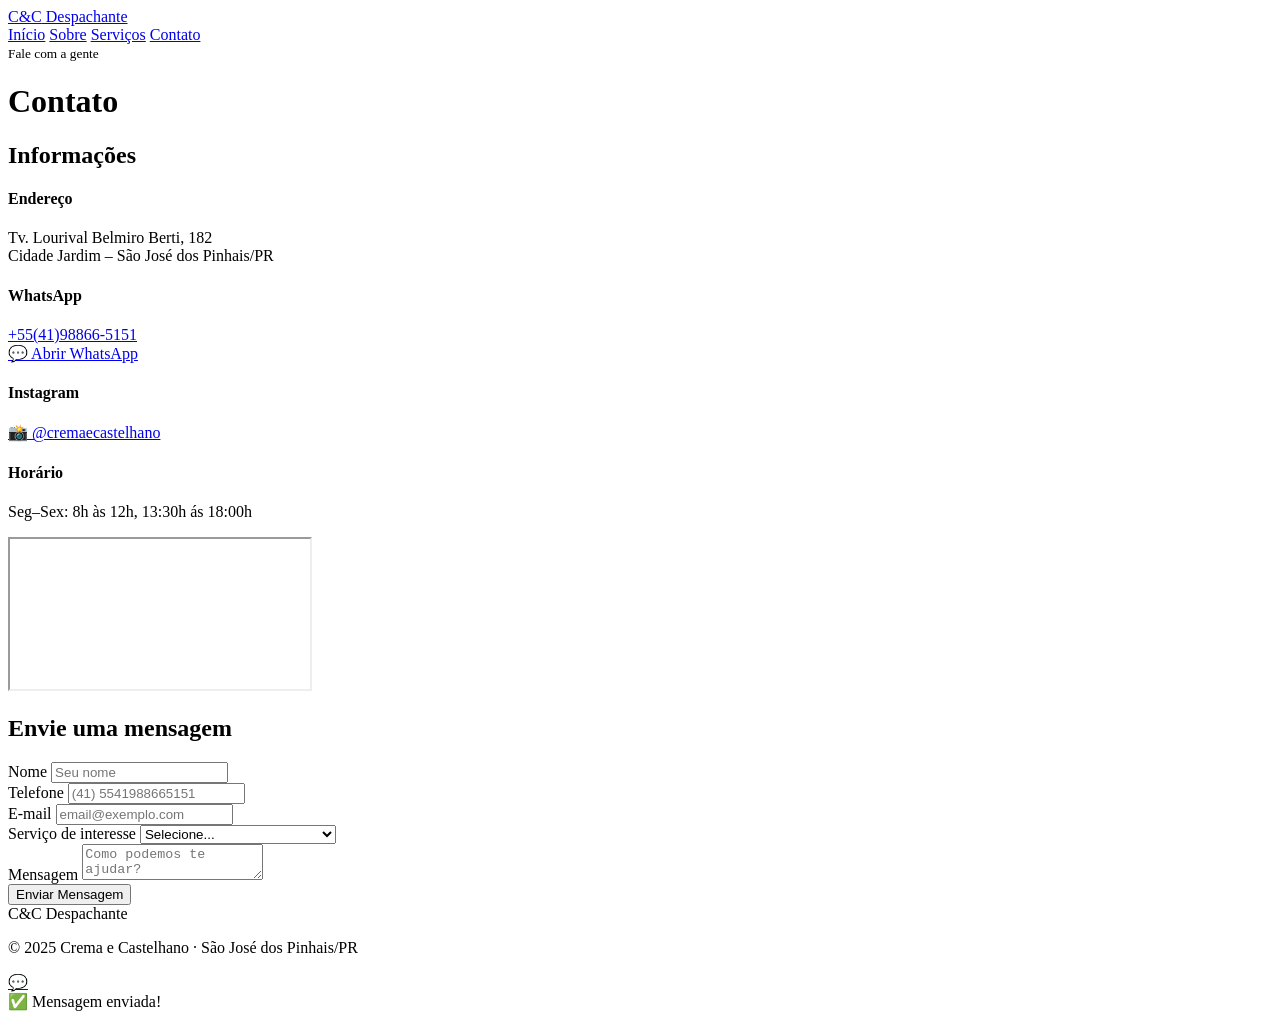
==== contato.html @ 27e80d3c "Primeiro commit" ====
<!DOCTYPE html>
<html lang="pt-BR">

<head>
    <meta charset="UTF-8" />
    <meta name="viewport" content="width=device-width, initial-scale=1.0" />
    <title>Contato – Crema e Castelhano Despachante</title>
    <link rel="stylesheet" href="style.css" />
</head>

<body>

    <nav>
        <a class="nav-logo" href="index.html"><span>C&C</span> Despachante</a>
        <div class="nav-links">
            <a href="index.html">Início</a>
            <a href="sobre.html">Sobre</a>
            <a href="servicos.html">Serviços</a>
            <a href="contato.html" class="active">Contato</a>
        </div>
    </nav>

    <div class="cabecalho">
        <small>Fale com a gente</small>
        <h1>Contato</h1>
    </div>

    <section class="secao">
        <div class="contato-grid">

            <div>
                <h2>Informações</h2>
                <div class="info-lista">
                    <div class="info-item">
                        <div>
                            <h4>Endereço</h4>
                            <p>Tv. Lourival Belmiro Berti, 182<br>Cidade Jardim – São José dos Pinhais/PR</p>
                        </div>
                    </div>
                    <div class="info-item">
                        <div>
                            <h4>WhatsApp</h4>
                            <a href="https://wa.me/5541988665151" target="_blank">+55(41)98866-5151</a><br>
                            <a href="https://wa.me/5541988665151" target="_blank" class="social-link">💬 Abrir
                                WhatsApp</a>
                        </div>
                    </div>
                    <div class="info-item">
                        <div>
                            <h4>Instagram</h4>
                            <a href="#" target="_blank" class="social-link">📸 @cremaecastelhano</a>
                        </div>
                    </div>
                    <div class="info-item">
                        <div>
                            <h4>Horário</h4>
                            <p>Seg–Sex: 8h às 12h, 13:30h ás 18:00h</p>
                        </div>
                    </div>
                </div>

                <div class="mapa-wrap">
                    <iframe
                        src="https://www.google.com/maps/embed?pb=!1m18!1m12!1m3!1d3602.4!2d-49.2059!3d-25.5374!2m3!1f0!2f0!3f0!3m2!1i1024!2i768!4f13.1!3m3!1m2!1s0x0%3A0x0!2sCidade+Jardim%2C+S%C3%A3o+Jos%C3%A9+dos+Pinhais%2C+PR!5e0!3m2!1spt-BR!2sbr!4v1234567890"
                        allowfullscreen="" loading="lazy">
                    </iframe>
                </div>
            </div>

            <div class="formulario">
                <h2>Envie uma mensagem</h2>
                <div class="campo-duplo">
                    <div class="campo">
                        <label>Nome</label>
                        <input type="text" id="f-nome" placeholder="Seu nome" />
                    </div>
                    <div class="campo">
                        <label>Telefone</label>
                        <input type="tel" id="f-tel" placeholder="(41) 5541988665151" />
                    </div>
                </div>
                <div class="campo">
                    <label>E-mail</label>
                    <input type="email" id="f-email" placeholder="email@exemplo.com" />
                </div>
                <div class="campo">
                    <label>Serviço de interesse</label>
                    <select id="f-servico">
                        <option value="">Selecione...</option>
                        <option>Transferência de Veículos</option>
                        <option>Licenciamento</option>
                        <option>Segunda Via de Documentos</option>
                        <option>Regularização Documental</option>
                        <option>Emplacamento</option>
                        <option>Consultoria Documental</option>
                        <option>Outro</option>
                    </select>
                </div>
                <div class="campo">
                    <label>Mensagem</label>
                    <textarea id="f-msg" placeholder="Como podemos te ajudar?"></textarea>
                </div>
                <button class="btn btn-vermelho btn-bloco" onclick="enviarForm()">Enviar Mensagem</button>
            </div>

        </div>
    </section>

    <footer>
        <div class="footer-logo"><span>C&C</span> Despachante</div>
        <p>© 2025 Crema e Castelhano · São José dos Pinhais/PR</p>
    </footer>

    <a class="wa-float" href="https://wa.me/5541988665151" target="_blank" title="WhatsApp">💬</a>
    <div class="toast" id="toast">✅ Mensagem enviada!</div>

    <script src="contato.js"></script>
</body>

</html>
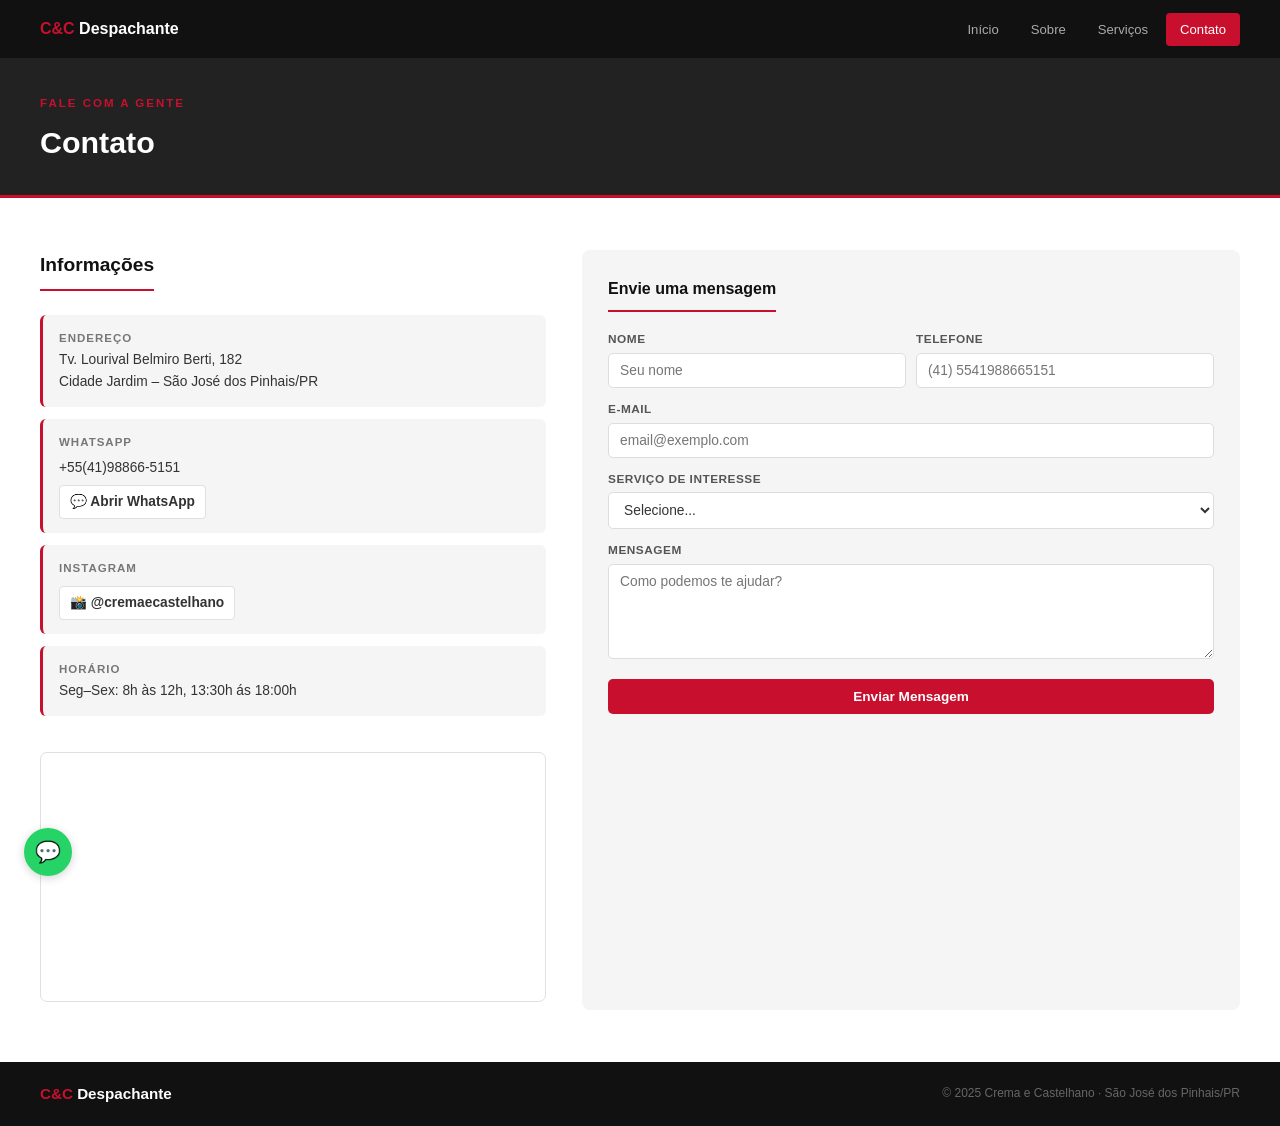
==== commit b3bd6a4f: "Corrigindo css" ====
--- a/contato.html
+++ b/contato.html
@@ -5,7 +5,7 @@
     <meta charset="UTF-8" />
     <meta name="viewport" content="width=device-width, initial-scale=1.0" />
     <title>Contato – Crema e Castelhano Despachante</title>
-    <link rel="stylesheet" href="style.css" />
+    <link rel="stylesheet" href="css/style.css" />
 </head>
 
 <body>
--- a/css/style.css
+++ b/css/style.css
@@ -0,0 +1,533 @@
+@import url('https://fonts.googleapis.com/css2?family=Poppins:wght@300;400;500;600;700&display=swap');
+
+*,
+*::before,
+*::after {
+    box-sizing: border-box;
+    margin: 0;
+    padding: 0;
+}
+
+:root {
+    --vermelho: #C8102E;
+    --preto: #111111;
+    --cinza-escuro: #222222;
+    --cinza: #555555;
+    --cinza-claro: #f5f5f5;
+    --branco: #ffffff;
+    --texto: #333333;
+    --texto-leve: #777777;
+    --borda: #e0e0e0;
+}
+
+body {
+    font-family: 'Poppins', sans-serif;
+    background: var(--branco);
+    color: var(--texto);
+    line-height: 1.6;
+}
+
+nav {
+    position: fixed;
+    top: 0;
+    left: 0;
+    right: 0;
+    z-index: 100;
+    background: var(--preto);
+    height: 58px;
+    display: flex;
+    align-items: center;
+    justify-content: space-between;
+    padding: 0 40px;
+}
+
+.nav-logo {
+    font-size: 1rem;
+    font-weight: 700;
+    color: var(--branco);
+    text-decoration: none;
+}
+
+.nav-logo span {
+    color: var(--vermelho);
+}
+
+.nav-links {
+    display: flex;
+    gap: 4px;
+}
+
+.nav-links a {
+    font-size: 0.82rem;
+    font-weight: 500;
+    text-decoration: none;
+    color: #aaa;
+    padding: 6px 14px;
+    border-radius: 4px;
+    transition: color .2s, background .2s;
+}
+
+.nav-links a:hover,
+.nav-links a.active {
+    color: var(--branco);
+    background: var(--vermelho);
+}
+
+.btn {
+    display: inline-block;
+    font-family: 'Poppins', sans-serif;
+    font-size: 0.85rem;
+    font-weight: 600;
+    text-decoration: none;
+    padding: 10px 22px;
+    border-radius: 5px;
+    border: none;
+    cursor: pointer;
+    transition: opacity .2s, transform .2s;
+}
+
+.btn:hover {
+    opacity: 0.85;
+    transform: translateY(-1px);
+}
+
+.btn-vermelho {
+    background: var(--vermelho);
+    color: var(--branco);
+}
+
+.btn-borda {
+    background: transparent;
+    color: var(--vermelho);
+    border: 2px solid var(--vermelho);
+}
+
+.btn-branco {
+    background: var(--branco);
+    color: var(--vermelho);
+}
+
+.hero {
+    margin-top: 58px;
+    background: var(--preto);
+    padding: 72px 40px;
+    text-align: center;
+}
+
+.hero h1 {
+    font-size: 2.4rem;
+    font-weight: 700;
+    color: var(--branco);
+    line-height: 1.2;
+    margin-bottom: 14px;
+}
+
+.hero h1 span {
+    color: var(--vermelho);
+}
+
+.hero p {
+    font-size: 0.95rem;
+    color: #bbb;
+    max-width: 480px;
+    margin: 0 auto 28px;
+    font-weight: 300;
+}
+
+.hero-btns {
+    display: flex;
+    gap: 10px;
+    justify-content: center;
+    flex-wrap: wrap;
+}
+
+.cabecalho {
+    margin-top: 58px;
+    background: var(--cinza-escuro);
+    padding: 36px 40px 28px;
+    border-bottom: 3px solid var(--vermelho);
+}
+
+.cabecalho small {
+    display: block;
+    font-size: 0.72rem;
+    font-weight: 600;
+    letter-spacing: 2px;
+    text-transform: uppercase;
+    color: var(--vermelho);
+    margin-bottom: 6px;
+}
+
+.cabecalho h1 {
+    font-size: 1.9rem;
+    font-weight: 700;
+    color: var(--branco);
+}
+
+.secao {
+    padding: 52px 40px;
+}
+
+.secao-cinza {
+    background: var(--cinza-claro);
+}
+
+.secao h2 {
+    font-size: 1.2rem;
+    font-weight: 700;
+    color: var(--preto);
+    margin-bottom: 24px;
+    padding-bottom: 8px;
+    border-bottom: 2px solid var(--vermelho);
+    display: inline-block;
+}
+
+.grid-3 {
+    display: grid;
+    grid-template-columns: repeat(3, 1fr);
+    gap: 16px;
+}
+
+.grid-2 {
+    display: grid;
+    grid-template-columns: repeat(2, 1fr);
+    gap: 16px;
+}
+
+.card {
+    background: var(--branco);
+    border: 1px solid var(--borda);
+    border-radius: 8px;
+    padding: 22px 18px;
+    transition: border-color .2s, box-shadow .2s;
+}
+
+.card:hover {
+    border-color: var(--vermelho);
+    box-shadow: 0 3px 12px rgba(0, 0, 0, 0.07);
+}
+
+.card .icone {
+    font-size: 1.6rem;
+    margin-bottom: 10px;
+}
+
+.card h3 {
+    font-size: 0.92rem;
+    font-weight: 600;
+    margin-bottom: 5px;
+    color: var(--preto);
+}
+
+.card p {
+    font-size: 0.82rem;
+    color: var(--texto-leve);
+}
+
+.faixa-cta {
+    background: var(--vermelho);
+    padding: 36px 40px;
+    display: flex;
+    align-items: center;
+    justify-content: space-between;
+    gap: 20px;
+    flex-wrap: wrap;
+}
+
+.faixa-cta h2 {
+    font-size: 1.15rem;
+    font-weight: 700;
+    color: var(--branco);
+    margin-bottom: 3px;
+}
+
+.faixa-cta p {
+    font-size: 0.85rem;
+    color: rgba(255, 255, 255, 0.8);
+}
+
+.sobre-grid {
+    display: grid;
+    grid-template-columns: 1fr 1fr;
+    gap: 40px;
+    align-items: start;
+}
+
+.sobre-texto p {
+    font-size: 0.9rem;
+    color: var(--cinza);
+    margin-bottom: 12px;
+    line-height: 1.75;
+}
+
+.pilares {
+    display: flex;
+    flex-direction: column;
+    gap: 10px;
+}
+
+.pilar {
+    border-left: 3px solid var(--vermelho);
+    padding: 12px 16px;
+    background: var(--cinza-claro);
+    border-radius: 0 5px 5px 0;
+}
+
+.pilar h3 {
+    font-size: 0.82rem;
+    font-weight: 700;
+    color: var(--preto);
+    margin-bottom: 3px;
+    text-transform: uppercase;
+    letter-spacing: 0.5px;
+}
+
+.pilar p {
+    font-size: 0.80rem;
+    color: var(--texto-leve);
+}
+
+.contato-grid {
+    display: grid;
+    grid-template-columns: 1fr 1.3fr;
+    gap: 36px;
+}
+
+.info-lista {
+    display: flex;
+    flex-direction: column;
+    gap: 12px;
+}
+
+.info-item {
+    display: flex;
+    gap: 12px;
+    align-items: flex-start;
+    padding: 14px 16px;
+    background: var(--cinza-claro);
+    border-radius: 6px;
+    border-left: 3px solid var(--vermelho);
+}
+
+.info-item .icone {
+    font-size: 1.1rem;
+    flex-shrink: 0;
+    margin-top: 2px;
+}
+
+.info-item h4 {
+    font-size: 0.72rem;
+    font-weight: 700;
+    text-transform: uppercase;
+    letter-spacing: 1px;
+    color: var(--texto-leve);
+    margin-bottom: 2px;
+}
+
+.info-item p,
+.info-item a {
+    font-size: 0.86rem;
+    color: var(--texto);
+    text-decoration: none;
+}
+
+.info-item a:hover {
+    color: var(--vermelho);
+}
+
+.social-link {
+    display: inline-flex;
+    align-items: center;
+    gap: 5px;
+    font-size: 0.80rem;
+    font-weight: 600;
+    color: var(--texto);
+    background: var(--branco);
+    border: 1px solid var(--borda);
+    border-radius: 4px;
+    padding: 5px 10px;
+    text-decoration: none;
+    margin-top: 6px;
+    transition: border-color .2s, color .2s;
+}
+
+.social-link:hover {
+    border-color: var(--vermelho);
+    color: var(--vermelho);
+}
+
+.formulario {
+    background: var(--cinza-claro);
+    border-radius: 8px;
+    padding: 26px;
+}
+
+.formulario h2 {
+    font-size: 1rem;
+    font-weight: 700;
+    margin-bottom: 18px;
+    color: var(--preto);
+}
+
+.campo {
+    margin-bottom: 12px;
+}
+
+.campo label {
+    display: block;
+    font-size: 0.74rem;
+    font-weight: 600;
+    color: var(--cinza);
+    margin-bottom: 4px;
+    text-transform: uppercase;
+    letter-spacing: 0.5px;
+}
+
+.campo input,
+.campo textarea,
+.campo select {
+    width: 100%;
+    padding: 9px 11px;
+    font-family: 'Poppins', sans-serif;
+    font-size: 0.86rem;
+    border: 1px solid #ddd;
+    border-radius: 5px;
+    background: var(--branco);
+    color: var(--texto);
+    outline: none;
+    transition: border-color .2s;
+}
+
+.campo input:focus,
+.campo textarea:focus,
+.campo select:focus {
+    border-color: var(--vermelho);
+}
+
+.campo textarea {
+    resize: vertical;
+    min-height: 95px;
+}
+
+.campo-duplo {
+    display: grid;
+    grid-template-columns: 1fr 1fr;
+    gap: 10px;
+}
+
+.btn-bloco {
+    width: 100%;
+    text-align: center;
+}
+
+.mapa-wrap {
+    margin-top: 36px;
+}
+
+.mapa-wrap h3 {
+    font-size: 0.95rem;
+    font-weight: 700;
+    color: var(--preto);
+    margin-bottom: 10px;
+}
+
+.mapa-wrap iframe {
+    width: 100%;
+    height: 250px;
+    border: none;
+    border-radius: 7px;
+    border: 1px solid var(--borda);
+}
+
+.toast {
+    position: fixed;
+    bottom: 24px;
+    right: 24px;
+    z-index: 9999;
+    background: var(--preto);
+    color: #fff;
+    font-size: 0.83rem;
+    font-weight: 500;
+    padding: 11px 18px;
+    border-radius: 5px;
+    border-left: 3px solid var(--vermelho);
+    opacity: 0;
+    transform: translateY(8px);
+    transition: all .3s;
+    pointer-events: none;
+}
+
+.toast.show {
+    opacity: 1;
+    transform: translateY(0);
+}
+
+.wa-float {
+    position: fixed;
+    bottom: 24px;
+    left: 24px;
+    z-index: 99;
+    background: #25D366;
+    color: #fff;
+    width: 48px;
+    height: 48px;
+    border-radius: 50%;
+    display: flex;
+    align-items: center;
+    justify-content: center;
+    font-size: 1.3rem;
+    text-decoration: none;
+    box-shadow: 0 2px 10px rgba(0, 0, 0, 0.18);
+    transition: transform .2s;
+}
+
+.wa-float:hover {
+    transform: scale(1.08);
+}
+
+footer {
+    background: var(--preto);
+    padding: 20px 40px;
+    display: flex;
+    align-items: center;
+    justify-content: space-between;
+}
+
+.footer-logo {
+    font-size: 0.95rem;
+    font-weight: 700;
+    color: var(--branco);
+}
+
+.footer-logo span {
+    color: var(--vermelho);
+}
+
+footer p {
+    font-size: 0.75rem;
+    color: #666;
+}
+
+html,
+body {
+    margin: 0;
+    padding: 0;
+}
+
+footer {
+    margin-bottom: 0;
+}
+
+html {
+    background: #111111;
+}
+
+body {
+    min-height: 100vh;
+    display: flex;
+    flex-direction: column;
+}
+
+footer {
+    margin-top: auto;
+}
